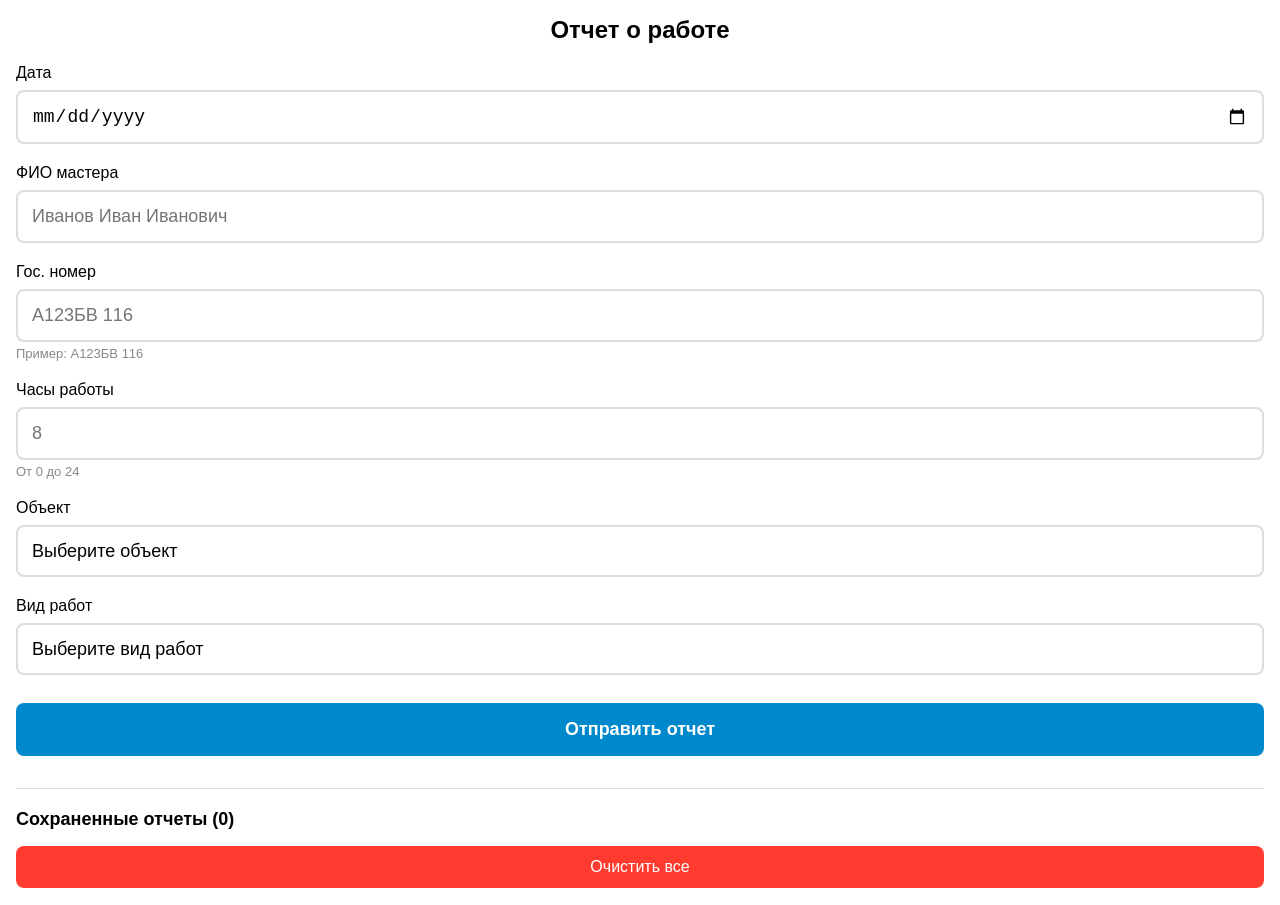
==== index.html @ 855587ee "Initial commit: Telegram Mini App для отчетности мастеров Добавлен базовый функционал mini app для с" ====
<!DOCTYPE html>
<html lang="ru">
<head>
    <meta charset="UTF-8">
    <meta name="viewport" content="width=device-width, initial-scale=1.0, maximum-scale=1.0, user-scalable=no">
    <title>Отчет мастера</title>
    <script src="https://telegram.org/js/telegram-web-app.js"></script>
    <link rel="stylesheet" href="styles.css">
</head>
<body>
    <div class="container">
        <h1>Отчет о работе</h1>

        <form id="reportForm">
            <div class="form-group">
                <label>Дата</label>
                <input type="date" id="date" required>
            </div>

            <div class="form-group">
                <label>ФИО мастера</label>
                <input type="text" id="masterName" placeholder="Иванов Иван Иванович" required>
            </div>

            <div class="form-group">
                <label>Гос. номер</label>
                <input type="text" id="plateNumber" placeholder="А123БВ 116" maxlength="20" required>
                <small>Пример: А123БВ 116</small>
            </div>

            <div class="form-group">
                <label>Часы работы</label>
                <input type="number" id="hours" placeholder="8" step="0.5" min="0" max="24" required>
                <small>От 0 до 24</small>
            </div>

            <div class="form-group">
                <label>Объект</label>
                <select id="object" required>
                    <option value="">Выберите объект</option>
                    <option value="obj1">Объект 1</option>
                    <option value="obj2">Объект 2</option>
                    <option value="obj3">Объект 3</option>
                </select>
            </div>

            <div class="form-group">
                <label>Вид работ</label>
                <select id="workType" required>
                    <option value="">Выберите вид работ</option>
                    <option value="work1">Заварка стыков трубопроводов</option>
                    <option value="work2">Монтаж трубопроводов</option>
                    <option value="work3">Ремонт оборудования</option>
                </select>
            </div>

            <button type="submit" class="btn-submit">Отправить отчет</button>
        </form>

        <div id="savedReports" class="saved-section">
            <h2>Сохраненные отчеты (<span id="reportCount">0</span>)</h2>
            <div id="reportsList"></div>
            <button id="clearBtn" class="btn-clear">Очистить все</button>
        </div>
    </div>

    <script src="app.js"></script>
</body>
</html>
---- styles.css ----
* {
    margin: 0;
    padding: 0;
    box-sizing: border-box;
}

body {
    font-family: -apple-system, BlinkMacSystemFont, 'Segoe UI', Roboto, Arial, sans-serif;
    background: var(--tg-theme-bg-color, #ffffff);
    color: var(--tg-theme-text-color, #000000);
    padding: 0;
    margin: 0;
    font-size: 16px;
}

.container {
    max-width: 100%;
    padding: 16px;
}

h1 {
    font-size: 24px;
    margin-bottom: 20px;
    text-align: center;
    font-weight: 600;
}

h2 {
    font-size: 18px;
    margin-bottom: 12px;
    font-weight: 600;
}

.form-group {
    margin-bottom: 20px;
}

label {
    display: block;
    font-size: 16px;
    font-weight: 500;
    margin-bottom: 8px;
}

input[type="text"],
input[type="date"],
input[type="number"],
select {
    width: 100%;
    padding: 14px;
    font-size: 18px;
    border: 2px solid #ddd;
    border-radius: 8px;
    background: var(--tg-theme-bg-color, #fff);
    color: var(--tg-theme-text-color, #000);
    -webkit-appearance: none;
    appearance: none;
}

input:focus,
select:focus {
    outline: none;
    border-color: var(--tg-theme-button-color, #0088cc);
}

small {
    display: block;
    margin-top: 4px;
    font-size: 13px;
    color: #888;
}

.btn-submit {
    width: 100%;
    padding: 16px;
    font-size: 18px;
    font-weight: 600;
    background: var(--tg-theme-button-color, #0088cc);
    color: var(--tg-theme-button-text-color, #ffffff);
    border: none;
    border-radius: 8px;
    cursor: pointer;
    margin-top: 8px;
}

.btn-submit:active {
    opacity: 0.8;
}

.saved-section {
    margin-top: 32px;
    padding-top: 20px;
    border-top: 1px solid #ddd;
}

#reportsList {
    margin-bottom: 16px;
}

.report-item {
    background: #f5f5f5;
    padding: 12px;
    margin-bottom: 8px;
    border-radius: 8px;
    font-size: 14px;
}

.report-item strong {
    display: block;
    margin-bottom: 4px;
}

.btn-clear {
    width: 100%;
    padding: 12px;
    font-size: 16px;
    background: #ff3b30;
    color: white;
    border: none;
    border-radius: 8px;
    cursor: pointer;
}

.btn-clear:active {
    opacity: 0.8;
}

.status-message {
    padding: 12px;
    margin-bottom: 16px;
    border-radius: 8px;
    text-align: center;
    font-size: 14px;
}

.status-success {
    background: #d4edda;
    color: #155724;
}

.status-error {
    background: #f8d7da;
    color: #721c24;
}

.status-offline {
    background: #fff3cd;
    color: #856404;
}
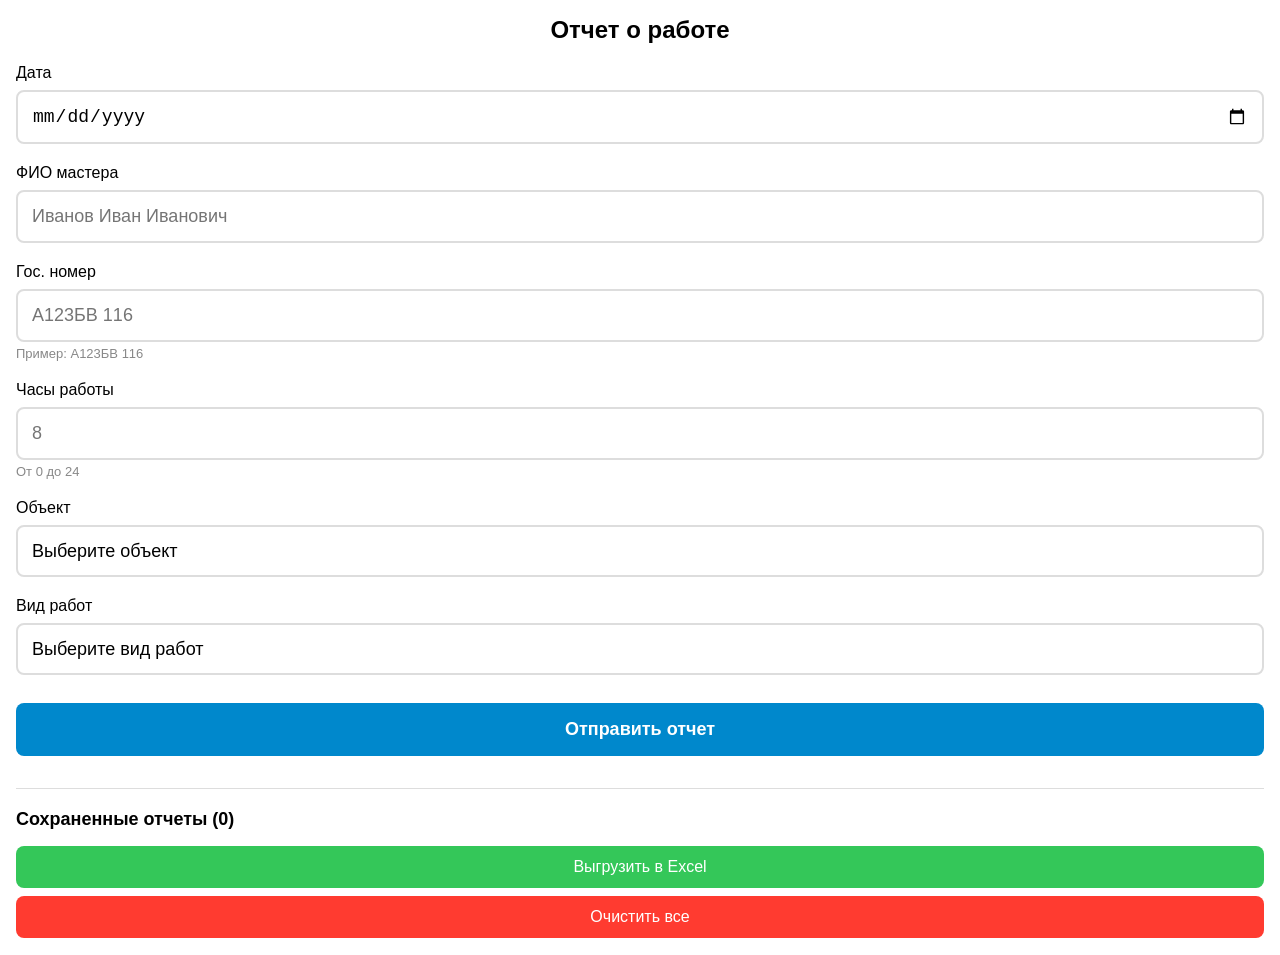
==== commit d56ca744: "Добавлен экспорт в Excel и инструкция по развертыванию - Добавлена кнопка "Выгрузить в Excel" для эк" ====
--- a/index.html
+++ b/index.html
@@ -60,6 +60,7 @@
         <div id="savedReports" class="saved-section">
             <h2>Сохраненные отчеты (<span id="reportCount">0</span>)</h2>
             <div id="reportsList"></div>
+            <button id="exportBtn" class="btn-export">Выгрузить в Excel</button>
             <button id="clearBtn" class="btn-clear">Очистить все</button>
         </div>
     </div>
--- a/styles.css
+++ b/styles.css
@@ -110,6 +110,22 @@
     margin-bottom: 4px;
 }
 
+.btn-export {
+    width: 100%;
+    padding: 12px;
+    font-size: 16px;
+    background: #34c759;
+    color: white;
+    border: none;
+    border-radius: 8px;
+    cursor: pointer;
+    margin-bottom: 8px;
+}
+
+.btn-export:active {
+    opacity: 0.8;
+}
+
 .btn-clear {
     width: 100%;
     padding: 12px;
